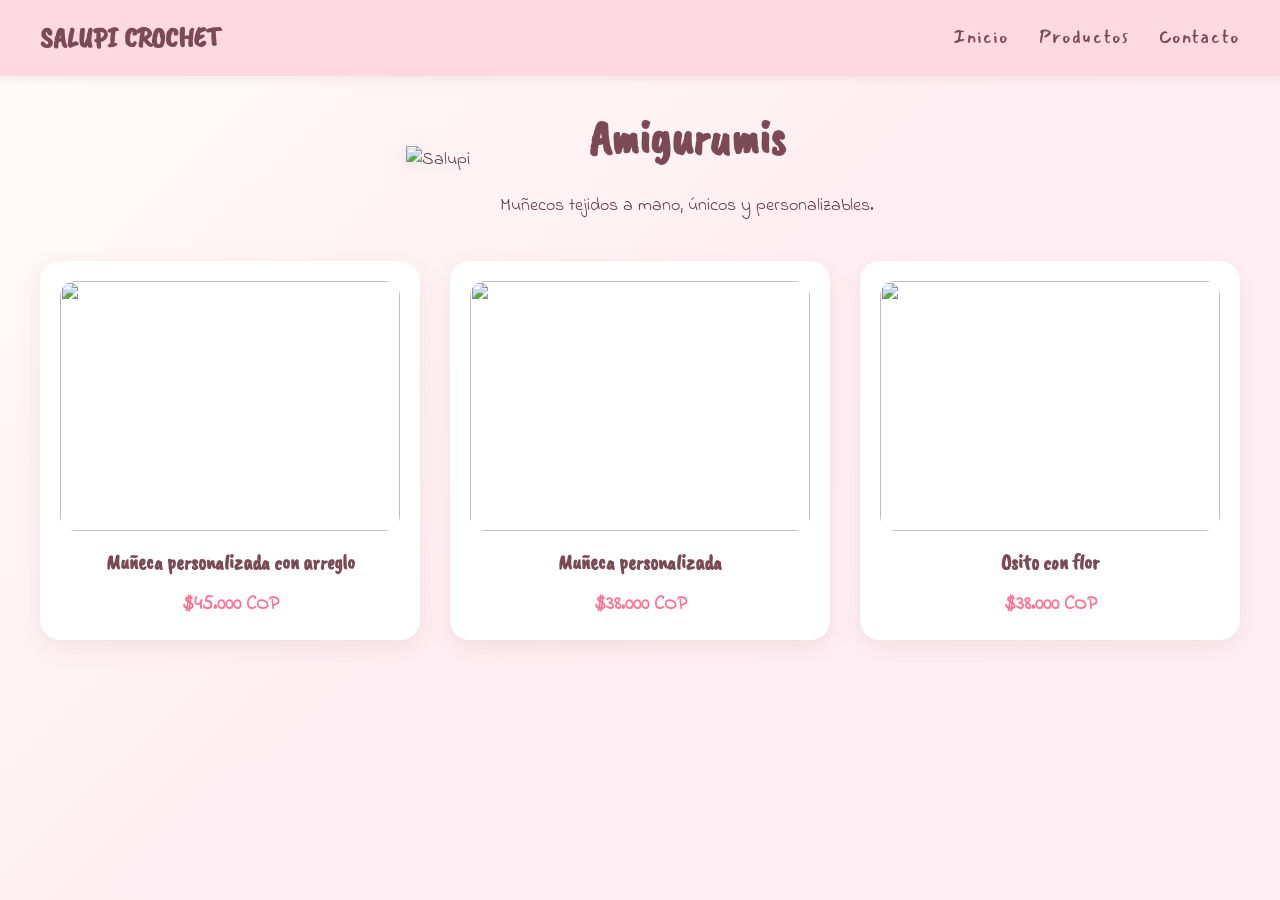
==== amigurumis.html @ fcb2f295 "Add files via upload" ====
<!DOCTYPE html>
<html lang="es">
<head>
  <meta charset="UTF-8">
  <meta name="viewport" content="width=device-width, initial-scale=1.0">
  <title>Amigurumis | Salupi Crochet</title>
  <link rel="stylesheet" href="styles.css">
  <link rel="preconnect" href="https://fonts.googleapis.com">
  <link rel="preconnect" href="https://fonts.gstatic.com" crossorigin>
  <link href="https://fonts.googleapis.com/css2?family=Caveat+Brush&family=Mansalva&family=Indie+Flower&display=swap" rel="stylesheet">
</head>
<body class="categoria">

<header>
  <nav class="navbar">
    <div class="logo">SALUPI CROCHET</div>
    <ul class="nav-links">
      <li><a href="index.html">Inicio</a></li>
      <li><a href="index.html#productos">Productos</a></li>
      <li><a href="index.html#contacto">Contacto</a></li>
    </ul>
  </nav>
</header>

<section class="catalogo">
  <div class="catalogo-header">
    <img src="images/salupi-productos.png" alt="Salupi" class="mascota">
    <div>
      <h1>Amigurumis</h1>
      <p>Muñecos tejidos a mano, únicos y personalizables.</p>
    </div>
  </div>

  <div class="catalogo-grid">

    <div class="item">
      <img src="images/WhatsApp Image 2026-01-09 at 7.14.49 PM.jpeg" alt="" width="250px">
      <h3>Muñeca personalizada con arreglo</h3>
      <p>$45.000 COP</p>
    </div>

    <div class="item">
      <img src="images/WhatsApp Image 2026-02-12 at 3.47.48 PM.jpeg" alt="" width="250px">
      <h3>Muñeca personalizada</h3>
      <p>$38.000 COP</p>
    </div>

    <div class="item">
      <img src="images/WhatsApp Image 2026-02-12 at 3.47.52 PM.jpeg" alt="" width="250px">
      <h3>Osito con flor</h3>
      <p>$38.000 COP</p>
    </div>

  </div>
</section>

</body>
</html>
---- styles.css ----
/* ===== RESET BÁSICO ===== */
* {
  margin: 0;
  padding: 0;
  box-sizing: border-box;
}

html {
  scroll-behavior: smooth;
}

body {
  font-family: 'Indie Flower', cursive;
  font-size: 18px;
  background-color: #fffaf9;
  color: #5a3d47;
  line-height: 1.6;
  overflow-x: hidden;
}

/* ===== TIPOGRAFÍA ===== */
h1, h2, h3 {
  font-family: 'Caveat Brush', cursive;
  color: #7a4b57;
}

.section-title {
  font-size: 2.5rem;
  text-align: center;
  margin-bottom: 20px;
}

/* ===== NAVBAR ===== */
header {
  position: fixed;
  top: 0;
  width: 100%;
  z-index: 1000;
  background: #ffd9e2;
  padding: 15px 30px;
  box-shadow: 0 2px 10px rgba(122, 75, 87, 0.1);
}

.navbar {
  display: flex;
  justify-content: space-between;
  align-items: center;
  max-width: 1200px;
  margin: 0 auto;
}

.logo {
  font-family: 'Caveat Brush', cursive;
  font-size: 1.8rem;
  color: #7a4b57;
  font-weight: bold;
  display: flex;
  align-items: center;
  gap: 10px;
}

.logo img {
  width: 50px;
  height: 50px;
  border-radius: 50%;
  object-fit: cover;
  border: 3px solid #ffb6c1;
  box-shadow: 0 2px 8px rgba(122, 75, 87, 0.2);
}

.nav-links {
  display: flex;
  list-style: none;
  gap: 30px;
}

.nav-links a {
  font-family: 'Mansalva', cursive;
  text-decoration: none;
  color: #7a4b57;
  font-size: 1.1rem;
  transition: color 0.3s;
  letter-spacing: 1px;
}

.nav-links a:hover {
  color: #ff6f91;
}

/* Espacio para navbar fija */
main {
  margin-top: 70px;
}

/* ===== MASCOTAS ===== */
.mascota {
  max-width: 200px;
  height: auto;
  filter: drop-shadow(0 4px 8px rgba(0,0,0,0.1));
}

.mascota-hero {
  max-width: 380px;
  animation: float 3s ease-in-out infinite;
}

.mascota-small {
  max-width: 180px;
  margin: 20px auto;
  display: block;
}

.mascota-productos {
  max-width: 350px;
  margin-right: 40px;
  flex-shrink: 0;
}

.mascota-historia {
  width: 100%;
  height: 100%;
  object-fit: contain;
}

.mascota-vendidos {
  max-width: 100px;
  margin-bottom: 10px;
}

.mascota-ofertas {
  max-width: 280px;
  margin: 0;
  animation: bounce 2s ease-in-out infinite;
  flex-shrink: 0;
}

.mascota-contacto {
  max-width: 260px;
  margin-bottom: 30px;
}

.mascota-footer {
  max-width: 200px;
  margin-bottom: 15px;
}

@keyframes float {
  0%, 100% { transform: translateY(0); }
  50% { transform: translateY(-15px); }
}

@keyframes bounce {
  0%, 100% { transform: translateY(0) scale(1); }
  50% { transform: translateY(-10px) scale(1.05); }
}

/* ===== BOTONES ===== */
.btn {
  display: inline-block;
  padding: 12px 30px;
  border-radius: 30px;
  text-decoration: none;
  font-family: 'Mansalva', cursive;
  font-size: 1.1rem;
  letter-spacing: 1px;
  transition: all 0.3s ease;
  cursor: pointer;
  border: none;
}

.btn-primary {
  background: #ff8fab;
  color: white;
  box-shadow: 0 4px 15px rgba(255, 143, 171, 0.4);
}

.btn-primary:hover {
  background: #ff6f91;
  transform: translateY(-3px);
  box-shadow: 0 6px 20px rgba(255, 111, 145, 0.5);
}

.btn-ver {
  background: #7a4b57;
  color: white;
  padding: 8px 20px;
  font-size: 1rem;
}

.btn-ver:hover {
  background: #5a3d47;
}

.btn-oferta {
  background: white;
  color: #ff6f91;
  font-weight: bold;
  padding: 15px 35px;
  font-size: 1.2rem;
}

.btn-oferta:hover {
  background: #fff0f5;
  transform: scale(1.05);
}

.btn-instagram {
  background: linear-gradient(45deg, #f09433, #e6683c, #dc2743, #cc2366, #bc1888);
  color: white;
  margin-top: 30px;
}

.btn-contacto {
  background: #ffd9e2;
  color: #7a4b57;
  margin: 10px;
  min-width: 140px;
  text-align: center;
}

.btn-contacto:hover {
  background: #ff8fab;
  color: white;
}

/* ===== HERO SECTION ===== */
.hero {
  min-height: calc(100vh - 70px);
  display: flex;
  flex-direction: column;
  justify-content: center;
  align-items: center;
  padding: 60px 20px;
  background: url('images/fondo-hero.png') center/cover no-repeat;
  position: relative;
  overflow: hidden;
}

.hero::after {
  content: '';
  position: absolute;
  top: 0;
  left: 0;
  right: 0;
  bottom: 0;
  background-image: 
    radial-gradient(circle, rgba(255, 182, 193, 0.5) 3px, transparent 3px),
    radial-gradient(circle, rgba(255, 218, 185, 0.4) 2px, transparent 2px);
  background-size: 80px 80px, 120px 120px;
  background-position: 0 0, 40px 40px;
  opacity: 0.3;
  pointer-events: none;
  z-index: 1;
}

.hero::before {
  content: '';
  position: absolute;
  top: 0;
  left: 0;
  right: 0;
  bottom: 0;
  background: rgba(255, 192, 203, 0.25);
  backdrop-filter: blur(3px);
  -webkit-backdrop-filter: blur(3px);
  z-index: 1;
}

.hero-content {
  display: flex;
  align-items: center;
  justify-content: center;
  gap: 60px;
  max-width: 1000px;
  z-index: 2;
  position: relative;
}

.hero-text {
  text-align: left;
}

.hero h1 {
  font-size: 4.5rem;
  color: #7a4b57;
  margin-bottom: 10px;
  line-height: 1.2;
}

.hero-subtitle {
  font-size: 1.8rem;
  color: #ff8fab;
  margin-bottom: 5px;
  font-family: 'Caveat Brush', cursive;
}

.hero-description {
  font-size: 1.3rem;
  color: #8a5d67;
  margin-bottom: 30px;
}

.hero-decorations {
  display: flex;
  gap: 30px;
  margin-top: 40px;
  font-size: 1.5rem;
  position: relative;
  z-index: 2;
}

.decoration {
  animation: float 2s ease-in-out infinite;
}

.decoration:nth-child(2) { animation-delay: 0.3s; }
.decoration:nth-child(3) { animation-delay: 0.6s; }
.decoration:nth-child(4) { animation-delay: 0.9s; }
.decoration:nth-child(5) { animation-delay: 1.2s; }

/* ===== BIENVENIDA ===== */
.bienvenida {
  padding: 40px 20px;
  text-align: center;
  background: white;
}

.bienvenida-texto {
  font-family: 'Caveat Brush', cursive;
  font-size: 2rem;
  color: #7a4b57;
  margin-bottom: 10px;
}

/* ===== PRODUCTOS ===== */
.productos {
  padding: 80px 20px;
  background: #fff0f5;
  text-align: center;
}

.productos-header {
  display: flex;
  flex-direction: column;
  align-items: center;
  margin-bottom: 40px;
}

.productos-content {
  display: flex;
  align-items: flex-start;
  justify-content: center;
  gap: 40px;
  max-width: 1200px;
  margin: 0 auto;
}

.productos-grid {
  display: grid;
  grid-template-columns: repeat(5, 1fr);
  gap: 20px;
  flex: 1;
  max-width: 900px;
}

.producto-card {
  background: white;
  border-radius: 15px;
  padding: 15px 10px;
  box-shadow: 0 4px 15px rgba(122, 75, 87, 0.1);
  transition: all 0.4s cubic-bezier(0.175, 0.885, 0.32, 1.275);
  transform-origin: center;
}

.producto-card:hover {
  transform: scale(1.4);
  box-shadow: 0 20px 40px rgba(122, 75, 87, 0.25);
  z-index: 100;
}

.producto-card a {
  text-decoration: none;
  color: inherit;
}

.producto-card img {
  width: 100%;
  height: 140px;
  object-fit: cover;
  border-radius: 12px;
  margin-bottom: 10px;
}

.producto-card h3 {
  font-size: 1.1rem;
  margin-bottom: 10px;
}

.productos-decorations {
  margin-top: 40px;
  font-size: 1.8rem;
  letter-spacing: 20px;
}

/* ===== HISTORIA ===== */
.historia {
  padding: 80px 20px;
  background: white;
  text-align: center;
}

.historia-content {
  display: flex;
  align-items: center;
  justify-content: center;
  gap: 60px;
  max-width: 1000px;
  margin: 0 auto;
}

.salupi-historia-container {
  flex-shrink: 0;
}

.salupi-historia-container {
  width: 280px;
  height: 350px;
  display: flex;
  align-items: center;
  justify-content: center;
  flex-shrink: 0;
}

.salupi-historia-container img {
  width: 100%;
  height: 100%;
  object-fit: contain;
  transition: all 0.4s cubic-bezier(0.175, 0.885, 0.32, 1.275);
}

.timeline {
  flex: 1;
  max-width: 600px;
  position: relative;
  margin: 40px auto;
}

.timeline-line {
  position: absolute;
  top: 50%;
  left: 0;
  right: 0;
  height: 4px;
  background: linear-gradient(90deg, #ffd9e2, #ff8fab, #ffd9e2);
  border-radius: 2px;
  transform: translateY(-50%);
}

.timeline-items {
  display: flex;
  justify-content: space-between;
  position: relative;
  z-index: 1;
}

.timeline-item {
  display: flex;
  flex-direction: column;
  align-items: center;
  background: white;
  padding: 10px;
}

.timeline-icon {
  font-size: 2rem;
  margin-bottom: 10px;
  background: white;
  width: 50px;
  height: 50px;
  display: flex;
  align-items: center;
  justify-content: center;
  border-radius: 50%;
  box-shadow: 0 4px 15px rgba(122, 75, 87, 0.1);
  border: 3px solid #ffd9e2;
}

.timeline-item h4 {
  font-family: 'Indie Flower', cursive;
  font-size: 1rem;
  color: #7a4b57;
}

.timeline-item {
  cursor: pointer;
  transition: all 0.3s ease;
  border-radius: 15px;
}

.timeline-item:hover {
  background: #fff0f5;
  transform: scale(1.1);
  box-shadow: 0 8px 25px rgba(255, 143, 171, 0.3);
}

.timeline-item:hover .timeline-icon {
  border-color: #ff8fab;
  background: #ffeef3;
  transform: scale(1.15);
}

.timeline-icon {
  transition: all 0.3s ease;
}

.historia-texto {
  max-width: 600px;
  margin: 40px auto 0;
  font-size: 1.1rem;
  color: #6a4d57;
}

/* ===== MÁS VENDIDOS ===== */
.mas-vendidos {
  padding: 80px 20px;
  background: linear-gradient(135deg, #ffeef3 0%, #ffd9e2 100%);
  text-align: center;
}

.vendidos-header {
  display: flex;
  flex-direction: column;
  align-items: center;
  margin-bottom: 40px;
}

.vendidos-grid {
  display: grid;
  grid-template-columns: repeat(auto-fit, minmax(250px, 1fr));
  gap: 30px;
  max-width: 900px;
  margin: 0 auto;
}

.vendido-card {
  background: white;
  border-radius: 20px;
  padding: 20px;
  box-shadow: 0 8px 25px rgba(122, 75, 87, 0.1);
  position: relative;
  transition: transform 0.3s;
}

.vendido-card:hover {
  transform: scale(1.03);
}

.vendido-badge {
  position: absolute;
  top: -10px;
  left: 50%;
  transform: translateX(-50%);
  background: #ff6f91;
  color: white;
  font-family: 'Caveat Brush', cursive;
  font-size: 1.5rem;
  padding: 5px 20px;
  border-radius: 20px;
  box-shadow: 0 4px 10px rgba(255, 111, 145, 0.3);
}

.vendido-card img {
  width: 100%;
  height: 200px;
  object-fit: cover;
  border-radius: 15px;
  margin-top: 20px;
  margin-bottom: 15px;
}

.vendido-card h4 {
  font-family: 'Indie Flower', cursive;
  font-size: 1.2rem;
  color: #5a3d47;
}

/* ===== OFERTAS ===== */
.ofertas {
  padding: 80px 20px;
  background: #ff8fab;
  text-align: center;
}

.ofertas-content {
  display: flex;
  justify-content: center;
  align-items: center;
}

.oferta-banner {
  background: white;
  padding: 30px 50px;
  border-radius: 30px;
  box-shadow: 0 10px 40px rgba(0,0,0,0.1);
  display: flex;
  align-items: center;
  gap: 40px;
  max-width: 900px;
}

.oferta-texto {
  text-align: left;
}

.oferta-ribbons {
  display: flex;
  align-items: center;
  gap: 15px;
  margin-bottom: 10px;
}

.oferta-ribbon {
  font-size: 2rem;
}

.oferta-titulo {
  font-size: 2.5rem;
  color: #ff6f91;
  margin: 0;
}

.oferta-descripcion {
  font-size: 1.2rem;
  color: #7a4b57;
  margin: 15px 0;
  text-align: center;
}

.btn-oferta {
  display: block;
  margin: 20px auto 0;
  text-align: center;
}

/* ===== GALERÍA ===== */
.galeria {
  padding: 80px 20px;
  background: white;
  text-align: center;
}

.galeria-grid {
  display: grid;
  grid-template-columns: repeat(auto-fit, minmax(180px, 1fr));
  gap: 15px;
  max-width: 1000px;
  margin: 40px auto;
}

.galeria-grid img {
  width: 100%;
  height: 180px;
  object-fit: cover;
  border-radius: 15px;
  transition: transform 0.3s;
  cursor: pointer;
}

.galeria-grid img:hover {
  transform: scale(1.05);
}

/* ===== CONTACTO ===== */
.contacto {
  padding: 80px 20px;
  background: linear-gradient(135deg, #fffaf9 0%, #ffeef3 100%);
  text-align: center;
}

.contacto-content {
  display: flex;
  flex-direction: column;
  align-items: center;
}

.contacto-botones {
  display: flex;
  flex-wrap: wrap;
  justify-content: center;
  gap: 15px;
  margin-top: 30px;
}

/* ===== FOOTER ===== */
.footer {
  background: #7a4b57;
  color: white;
  padding: 40px 20px;
  text-align: center;
}

.footer-content {
  display: flex;
  flex-direction: column;
  align-items: center;
}

.footer h3 {
  color: white;
  font-size: 1.5rem;
  margin-bottom: 5px;
}

.footer p {
  color: #ffd9e2;
  font-size: 1.1rem;
}

/* ===== CATEGORÍAS DE PRODUCTOS ===== */
.catalogo {
  padding: 100px 20px 60px;
  background: linear-gradient(135deg, #fffaf9 0%, #ffeef3 50%, #fff0f5 100%);
  min-height: 100vh;
  text-align: center;
}

.catalogo h1 {
  font-size: 3rem;
  color: #7a4b57;
  margin-bottom: 15px;
}

.catalogo > p {
  font-size: 1.3rem;
  color: #8a5d67;
  margin-bottom: 40px;
}

.catalogo-header {
  display: flex;
  align-items: center;
  justify-content: center;
  gap: 30px;
  margin-bottom: 40px;
}

.catalogo-header img {
  max-width: 200px;
}

.catalogo-grid {
  display: grid;
  grid-template-columns: repeat(auto-fit, minmax(280px, 1fr));
  gap: 30px;
  max-width: 1200px;
  margin: 0 auto;
}

.item {
  background: white;
  border-radius: 20px;
  padding: 20px;
  box-shadow: 0 8px 25px rgba(122, 75, 87, 0.1);
  transition: all 0.4s cubic-bezier(0.175, 0.885, 0.32, 1.275);
  transform-origin: center;
}

.item:hover {
  transform: scale(1.05);
  box-shadow: 0 15px 35px rgba(122, 75, 87, 0.2);
}

.item img {
  width: 100%;
  height: 250px;
  object-fit: cover;
  border-radius: 15px;
  margin-bottom: 15px;
}

.item h3 {
  font-size: 1.3rem;
  color: #7a4b57;
  margin-bottom: 10px;
}

.item p {
  font-size: 1.2rem;
  color: #ff6f91;
  font-weight: bold;
}

/* ===== RESPONSIVE ===== */
@media (max-width: 768px) {
  .navbar {
    flex-direction: column;
    gap: 10px;
  }
  
  .nav-links {
    gap: 15px;
    flex-wrap: wrap;
    justify-content: center;
  }
  
  .hero-content {
    flex-direction: column-reverse;
    text-align: center;
    gap: 30px;
  }
  
  .hero-text {
    text-align: center;
  }
  
  .hero h1 {
    font-size: 2.5rem;
  }
  
  .mascota-hero {
    max-width: 200px;
  }
  
  .productos-grid {
    grid-template-columns: repeat(2, 1fr);
  }
  
  .timeline-items {
    flex-wrap: wrap;
    gap: 20px;
  }
  
  .timeline-line {
    display: none;
  }
  
  .vendidos-grid {
    grid-template-columns: 1fr;
  }
  
  .oferta-banner {
    padding: 30px 25px;
  }
  
  .oferta-titulo {
    font-size: 2rem;
  }
  
  .contacto-botones {
    flex-direction: column;
    align-items: center;
  }
  
  .historia-content {
    flex-direction: column-reverse;
    gap: 30px;
  }
  
  .salupi-historia-container {
    width: 220px;
    height: 280px;
  }
  
  .timeline {
    max-width: 100%;
  }
  
  .timeline-items {
    flex-wrap: wrap;
    gap: 20px;
    justify-content: center;
  }
  
  .timeline-line {
    display: none;
  }
}

@media (max-width: 480px) {
  .productos-grid {
    grid-template-columns: 1fr;
  }
  
  .galeria-grid {
    grid-template-columns: repeat(2, 1fr);
  }
}

/* ===== BURBUJA WHATSAPP ===== */
.whatsapp-bubble {
  position: fixed;
  bottom: 30px;
  right: 30px;
  width: 60px;
  height: 60px;
  background: linear-gradient(135deg, #25d366 0%, #128c7e 100%);
  border-radius: 50%;
  display: flex;
  align-items: center;
  justify-content: center;
  box-shadow: 0 4px 20px rgba(37, 211, 102, 0.4);
  z-index: 1000;
  transition: all 0.3s ease;
  animation: whatsapp-pulse 2s ease-in-out infinite;
}

.whatsapp-bubble:hover {
  transform: scale(1.1);
  box-shadow: 0 6px 30px rgba(37, 211, 102, 0.6);
}

.whatsapp-bubble svg {
  width: 32px;
  height: 32px;
  color: white;
}

.whatsapp-tooltip {
  position: absolute;
  bottom: 70px;
  right: 0;
  background: #333;
  color: white;
  padding: 8px 12px;
  border-radius: 8px;
  font-size: 0.9rem;
  white-space: nowrap;
  opacity: 0;
  visibility: hidden;
  transition: all 0.3s ease;
}

.whatsapp-bubble:hover .whatsapp-tooltip {
  opacity: 1;
  visibility: visible;
  transform: translateY(-5px);
}

@keyframes whatsapp-pulse {
  0%, 100% {
    box-shadow: 0 4px 20px rgba(37, 211, 102, 0.4);
  }
  50% {
    box-shadow: 0 4px 30px rgba(37, 211, 102, 0.7);
  }
}

@media (max-width: 768px) {
  .whatsapp-bubble {
    width: 55px;
    height: 55px;
    bottom: 20px;
    right: 20px;
  }
  
  .whatsapp-bubble svg {
    width: 28px;
    height: 28px;
  }
}
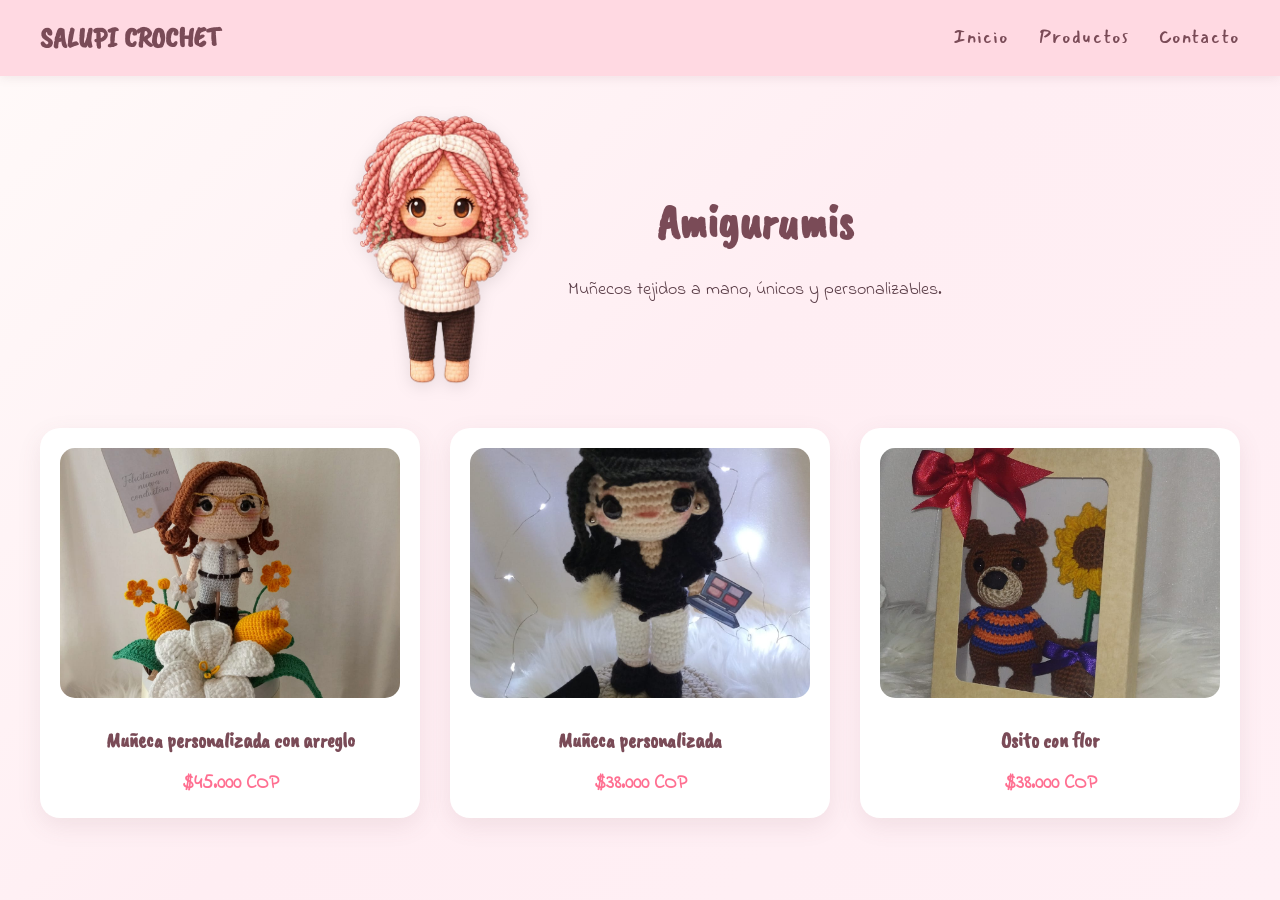
==== commit ceaf7905: "Add files via upload" ====
--- a/amigurumis.html
+++ b/amigurumis.html
@@ -24,7 +24,7 @@
 
 <section class="catalogo">
   <div class="catalogo-header">
-    <img src="images/salupi-productos.png" alt="Salupi" class="mascota">
+    <img src="salupi-productos.png" alt="Salupi" class="mascota">
     <div>
       <h1>Amigurumis</h1>
       <p>Muñecos tejidos a mano, únicos y personalizables.</p>
@@ -34,19 +34,19 @@
   <div class="catalogo-grid">
 
     <div class="item">
-      <img src="images/WhatsApp Image 2026-01-09 at 7.14.49 PM.jpeg" alt="" width="250px">
+      <img src="WhatsApp Image 2026-01-09 at 7.14.49 PM.jpeg" alt="" width="250px">
       <h3>Muñeca personalizada con arreglo</h3>
       <p>$45.000 COP</p>
     </div>
 
     <div class="item">
-      <img src="images/WhatsApp Image 2026-02-12 at 3.47.48 PM.jpeg" alt="" width="250px">
+      <img src="WhatsApp Image 2026-02-12 at 3.47.48 PM.jpeg" alt="" width="250px">
       <h3>Muñeca personalizada</h3>
       <p>$38.000 COP</p>
     </div>
 
     <div class="item">
-      <img src="images/WhatsApp Image 2026-02-12 at 3.47.52 PM.jpeg" alt="" width="250px">
+      <img src="WhatsApp Image 2026-02-12 at 3.47.52 PM.jpeg" alt="" width="250px">
       <h3>Osito con flor</h3>
       <p>$38.000 COP</p>
     </div>
--- a/styles.css
+++ b/styles.css
@@ -231,7 +231,7 @@
   justify-content: center;
   align-items: center;
   padding: 60px 20px;
-  background: url('images/fondo-hero.png') center/cover no-repeat;
+  background: url('fondo-hero.png') center/cover no-repeat;
   position: relative;
   overflow: hidden;
 }
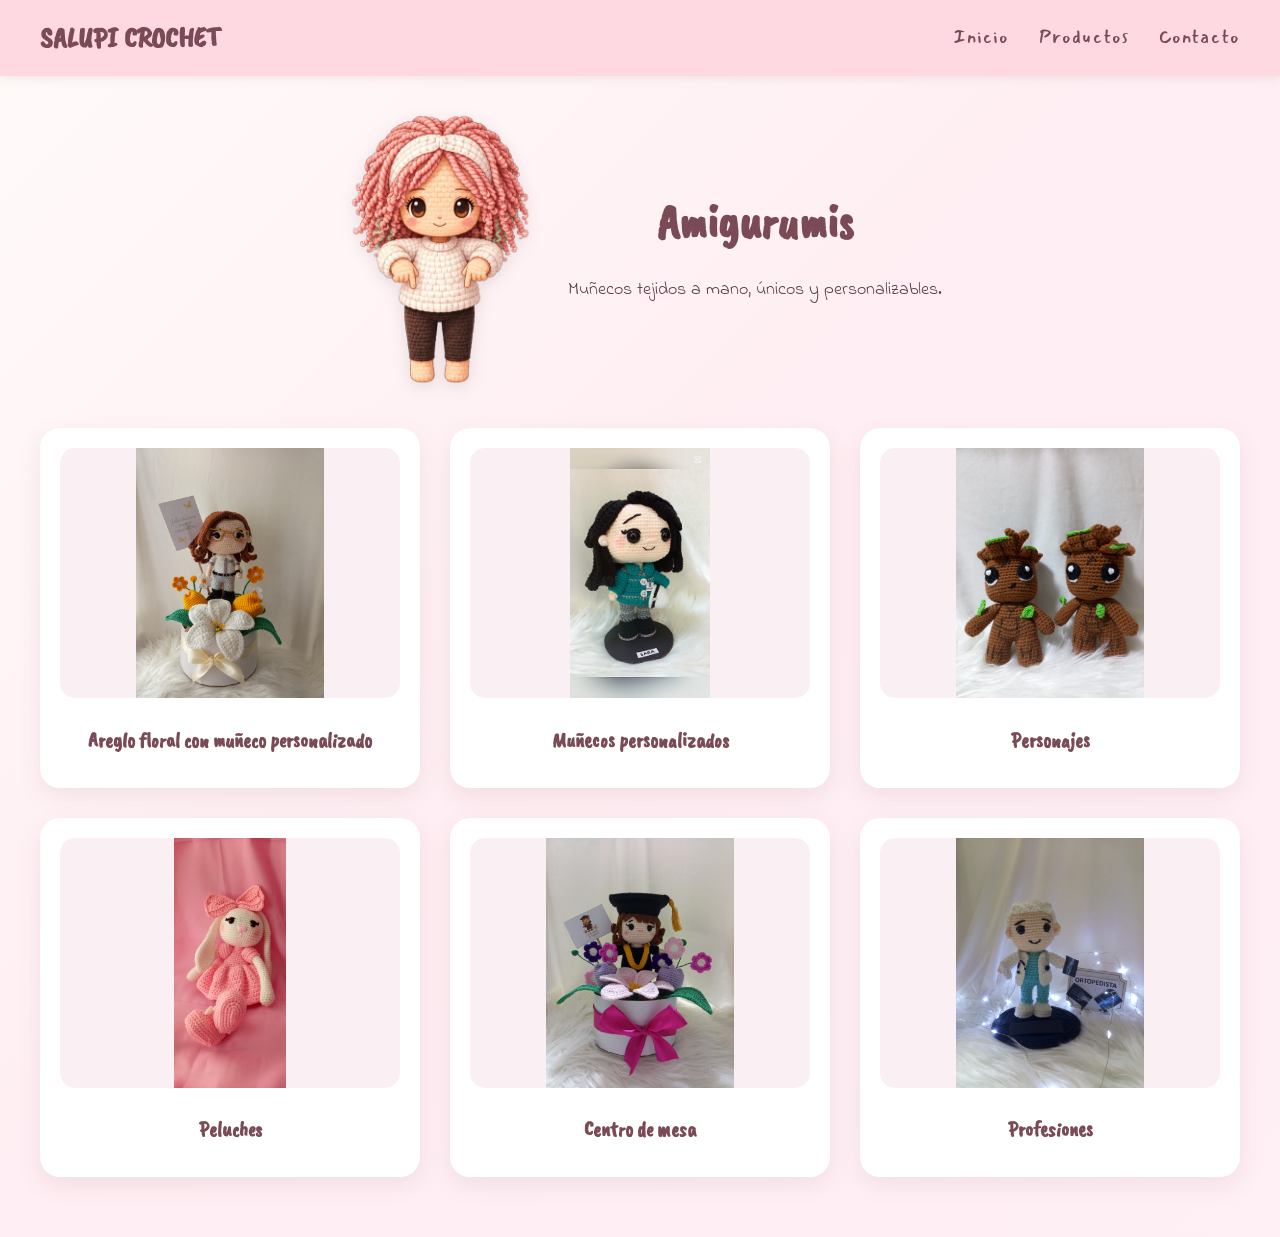
==== commit 1a774903: "Add files via upload" ====
--- a/amigurumis.html
+++ b/amigurumis.html
@@ -34,22 +34,36 @@
   <div class="catalogo-grid">
 
     <div class="item">
-      <img src="WhatsApp Image 2026-01-09 at 7.14.49 PM.jpeg" alt="" width="250px">
-      <h3>Muñeca personalizada con arreglo</h3>
-      <p>$45.000 COP</p>
+      <img src="WhatsApp Image 2026-01-09 at 7.14.49 PM.jpeg" alt="">
+      <h3>Areglo floral con muñeco personalizado</h3>
     </div>
 
     <div class="item">
-      <img src="WhatsApp Image 2026-02-12 at 3.47.48 PM.jpeg" alt="" width="250px">
-      <h3>Muñeca personalizada</h3>
-      <p>$38.000 COP</p>
+      <img src="medico.jpeg" alt="">
+      <h3>Muñecos personalizados</h3>
     </div>
 
     <div class="item">
-      <img src="WhatsApp Image 2026-02-12 at 3.47.52 PM.jpeg" alt="" width="250px">
-      <h3>Osito con flor</h3>
-      <p>$38.000 COP</p>
+      <img src="WhatsApp Image 2026-05-31 at 10.42.06 PM.jpeg" alt="">
+      <h3>Personajes</h3>
     </div>
+
+    <div class="item">
+      <img src="WhatsApp Image 2026-05-31 at 10.42.12 PM.jpeg" alt="">
+      <h3>Peluches</h3>
+    </div>
+
+    <div class="item">
+      <img src="WhatsApp Image 2026-05-31 at 10.42.17 PM.jpeg" alt="">
+      <h3>Centro de mesa</h3>
+    </div>
+
+    <div class="item">
+      <img src="WhatsApp Image 2026-05-31 at 10.42.15 PM.jpeg" alt="">
+      <h3>Profesiones</h3>
+    </div>
+
+
 
   </div>
 </section>
--- a/styles.css
+++ b/styles.css
@@ -572,7 +572,8 @@
 .vendido-card img {
   width: 100%;
   height: 200px;
-  object-fit: cover;
+  object-fit: contain;
+  background: #faf0f3;
   border-radius: 15px;
   margin-top: 20px;
   margin-bottom: 15px;
@@ -773,9 +774,10 @@
 .item img {
   width: 100%;
   height: 250px;
-  object-fit: cover;
+  object-fit: contain;
   border-radius: 15px;
   margin-bottom: 15px;
+  background: #faf0f3;
 }
 
 .item h3 {
@@ -874,6 +876,43 @@
   .timeline-line {
     display: none;
   }
+  
+  .productos-content {
+    flex-direction: column;
+    align-items: center;
+  }
+  
+  .mascota-productos {
+    max-width: 200px;
+    margin-right: 0;
+    margin-bottom: 20px;
+  }
+  
+  .oferta-banner {
+    flex-direction: column;
+    gap: 20px;
+    padding: 25px 20px;
+  }
+  
+  .oferta-texto {
+    text-align: center;
+  }
+  
+  .oferta-ribbons {
+    justify-content: center;
+  }
+  
+  .mascota-ofertas {
+    max-width: 180px;
+  }
+  
+  .bienvenida-texto {
+    font-size: 1.5rem;
+  }
+  
+  .mascota-small {
+    max-width: 150px;
+  }
 }
 
 @media (max-width: 480px) {
@@ -883,6 +922,118 @@
   
   .galeria-grid {
     grid-template-columns: repeat(2, 1fr);
+    gap: 10px;
+  }
+  
+  .galeria-grid img {
+    height: 140px;
+  }
+  
+  .hero h1 {
+    font-size: 2rem;
+  }
+  
+  .hero-subtitle {
+    font-size: 1.3rem;
+  }
+  
+  .section-title {
+    font-size: 2rem;
+  }
+  
+  .oferta-titulo {
+    font-size: 1.8rem;
+  }
+  
+  .timeline-icon {
+    width: 45px;
+    height: 45px;
+    font-size: 1.5rem;
+  }
+  
+  .timeline-icon img {
+    height: 45px !important;
+    width: auto;
+  }
+  
+  .timeline-item h4 {
+    font-size: 0.9rem;
+  }
+  
+  .btn {
+    padding: 12px 25px;
+    font-size: 1rem;
+  }
+  
+  .vendido-card img {
+    height: 180px;
+    object-fit: contain;
+    background: #faf0f3;
+  }
+  
+  .mascota-vendidos {
+    max-width: 80px;
+  }
+  
+  .logo {
+    font-size: 1.3rem;
+  }
+  
+  .logo img {
+    width: 40px;
+    height: 40px;
+  }
+  
+  .whatsapp-bubble {
+    width: 50px;
+    height: 50px;
+    bottom: 20px;
+    right: 20px;
+  }
+  
+  .whatsapp-bubble svg {
+    width: 26px;
+    height: 26px;
+  }
+  
+  .whatsapp-tooltip {
+    font-size: 0.8rem;
+    padding: 6px 10px;
+    bottom: 60px;
+  }
+  
+  .hero-decorations {
+    gap: 15px;
+    margin-top: 30px;
+  }
+  
+  .hero-decorations .decoration img {
+    height: 45px !important;
+    width: auto;
+  }
+  
+  .footer-content {
+    gap: 10px;
+  }
+  
+  .mascota-footer {
+    max-width: 100px;
+  }
+  
+  .hero {
+    padding: 40px 15px;
+  }
+  
+  .hero-description {
+    font-size: 1rem;
+  }
+  
+  .productos-decorations {
+    gap: 10px;
+  }
+  
+  .productos-decorations .decoration img {
+    height: 35px !important;
   }
 }
 
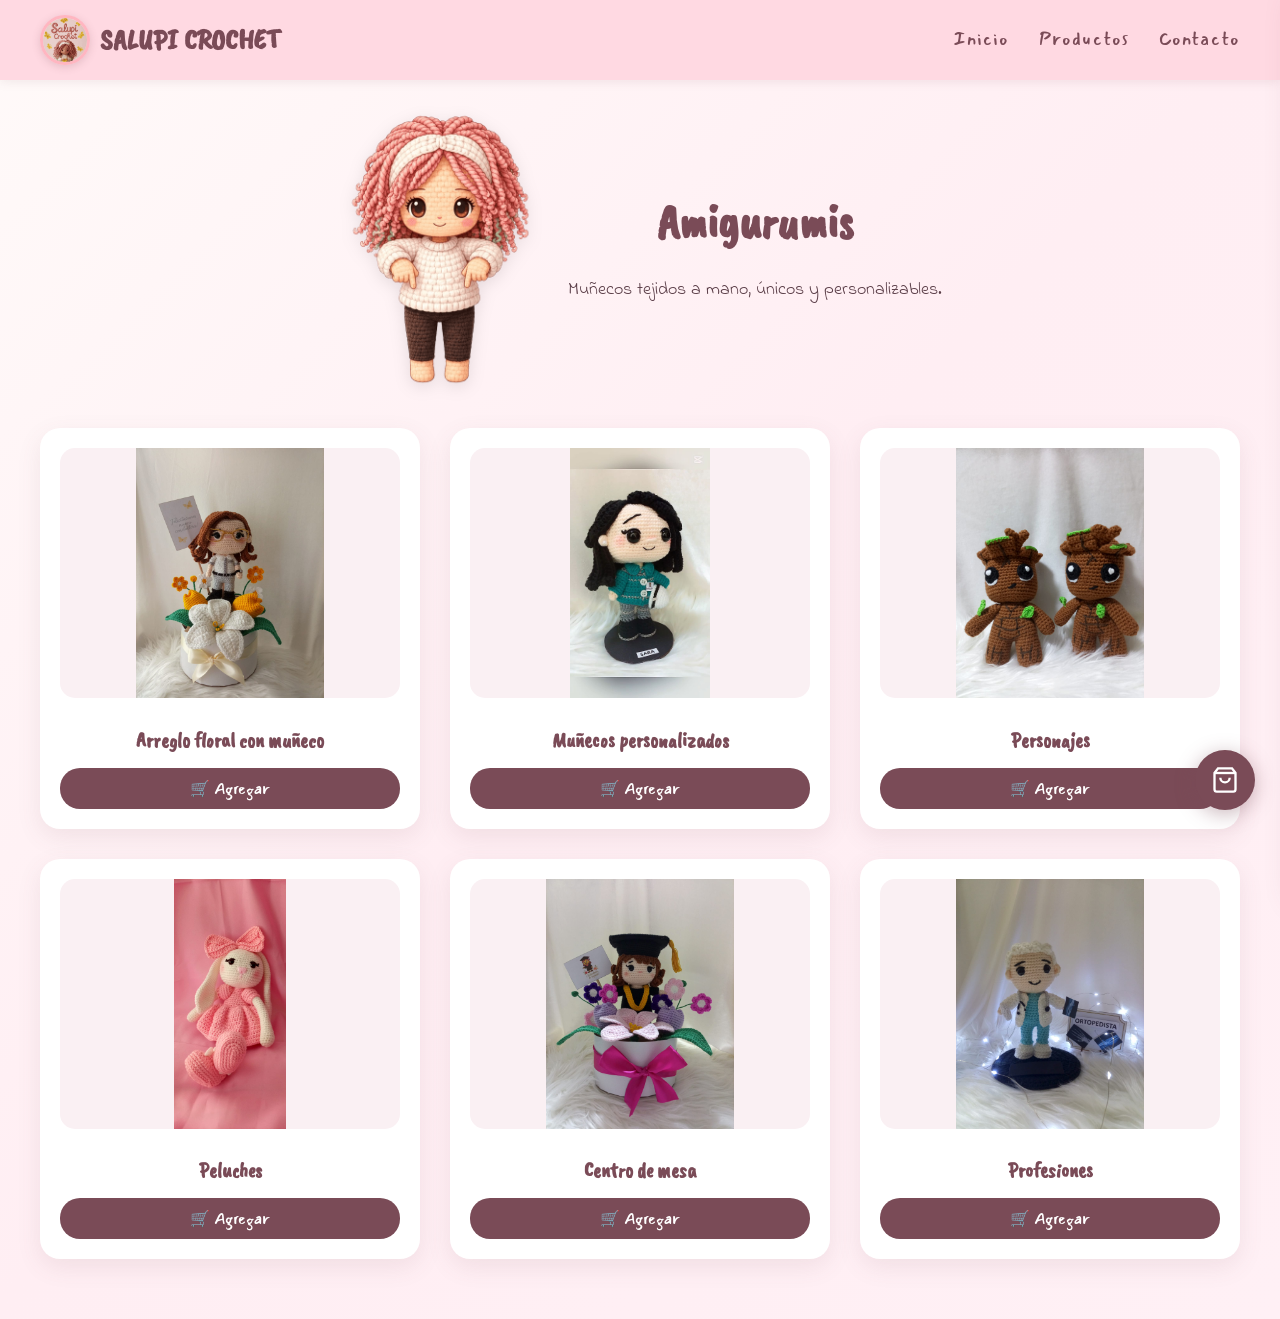
==== commit 2746958e: "Add files via upload" ====
--- a/amigurumis.html
+++ b/amigurumis.html
@@ -4,6 +4,11 @@
   <meta charset="UTF-8">
   <meta name="viewport" content="width=device-width, initial-scale=1.0">
   <title>Amigurumis | Salupi Crochet</title>
+  <meta name="description" content="Amigurumis tejidos a mano por Salupi Crochet. Muñecos personalizados, personajes y peluches únicos.">
+  <meta property="og:title" content="Amigurumis | Salupi Crochet">
+  <meta property="og:description" content="Muñecos tejidos a mano, únicos y personalizables.">
+  <meta property="og:image" content="salupi-hero.png">
+  <link rel="icon" href="salupi-favicon.png" type="image/png">
   <link rel="stylesheet" href="styles.css">
   <link rel="preconnect" href="https://fonts.googleapis.com">
   <link rel="preconnect" href="https://fonts.gstatic.com" crossorigin>
@@ -13,8 +18,11 @@
 
 <header>
   <nav class="navbar">
-    <div class="logo">SALUPI CROCHET</div>
-    <ul class="nav-links">
+    <div class="logo"><img src="salupi-logo.png" alt="Salupi Crochet" height="50">SALUPI CROCHET</div>
+    <button class="hamburger" id="hamburger" aria-label="Abrir menú" aria-expanded="false">
+      <span></span><span></span><span></span>
+    </button>
+    <ul class="nav-links" id="nav-links">
       <li><a href="index.html">Inicio</a></li>
       <li><a href="index.html#productos">Productos</a></li>
       <li><a href="index.html#contacto">Contacto</a></li>
@@ -34,33 +42,39 @@
   <div class="catalogo-grid">
 
     <div class="item">
-      <img src="WhatsApp Image 2026-01-09 at 7.14.49 PM.jpeg" alt="">
-      <h3>Areglo floral con muñeco personalizado</h3>
+      <img src="amigurumi-arreglo-floral.jpeg" alt="Arreglo floral con muñeco personalizado en crochet" loading="lazy">
+      <h3>Arreglo floral con muñeco</h3>
+      <button class="btn-agregar" data-nombre="Arreglo floral con muñeco" data-imagen="amigurumi-arreglo-floral.jpeg">🛒 Agregar</button>
     </div>
 
     <div class="item">
-      <img src="medico.jpeg" alt="">
+      <img src="amigurumi-medico.jpeg" alt="Muñecos personalizados en crochet" loading="lazy">
       <h3>Muñecos personalizados</h3>
+      <button class="btn-agregar" data-nombre="Muñecos personalizados" data-imagen="amigurumi-medico.jpeg">🛒 Agregar</button>
     </div>
 
     <div class="item">
-      <img src="WhatsApp Image 2026-05-31 at 10.42.06 PM.jpeg" alt="">
+      <img src="amigurumi-personajes.jpeg" alt="Personajes tejidos en crochet" loading="lazy">
       <h3>Personajes</h3>
+      <button class="btn-agregar" data-nombre="Personajes" data-imagen="amigurumi-personajes.jpeg">🛒 Agregar</button>
     </div>
 
     <div class="item">
-      <img src="WhatsApp Image 2026-05-31 at 10.42.12 PM.jpeg" alt="">
+      <img src="amigurumi-peluches.jpeg" alt="Peluches tejidos en crochet" loading="lazy">
       <h3>Peluches</h3>
+      <button class="btn-agregar" data-nombre="Peluches" data-imagen="amigurumi-peluches.jpeg">🛒 Agregar</button>
     </div>
 
     <div class="item">
-      <img src="WhatsApp Image 2026-05-31 at 10.42.17 PM.jpeg" alt="">
+      <img src="amigurumi-centro-mesa.jpeg" alt="Centro de mesa en crochet" loading="lazy">
       <h3>Centro de mesa</h3>
+      <button class="btn-agregar" data-nombre="Centro de mesa" data-imagen="amigurumi-centro-mesa.jpeg">🛒 Agregar</button>
     </div>
 
     <div class="item">
-      <img src="WhatsApp Image 2026-05-31 at 10.42.15 PM.jpeg" alt="">
+      <img src="amigurumi-profesiones.jpeg" alt="Amigurumis de profesiones en crochet" loading="lazy">
       <h3>Profesiones</h3>
+      <button class="btn-agregar" data-nombre="Profesiones" data-imagen="amigurumi-profesiones.jpeg">🛒 Agregar</button>
     </div>
 
 
@@ -68,5 +82,80 @@
   </div>
 </section>
 
+<!-- CARRITO FLOTANTE -->
+<button class="carrito-bubble" id="carrito-bubble" aria-label="Ver carrito">
+  <svg viewBox="0 0 24 24" fill="none" stroke="currentColor" stroke-width="2">
+    <path d="M6 2L3 6v14a2 2 0 002 2h14a2 2 0 002-2V6l-3-4z"/>
+    <line x1="3" y1="6" x2="21" y2="6"/>
+    <path d="M16 10a4 4 0 01-8 0"/>
+  </svg>
+  <span class="carrito-count" id="carrito-count">0</span>
+</button>
+<div class="carrito-panel" id="carrito-panel" aria-hidden="true">
+  <div class="carrito-header">
+    <h3>🧶 Tu carrito</h3>
+    <button class="carrito-close" id="carrito-close" aria-label="Cerrar carrito">&times;</button>
+  </div>
+  <div class="carrito-items" id="carrito-items">
+    <p class="carrito-vacio">Tu carrito está vacío</p>
+  </div>
+  <div class="carrito-footer">
+    <button class="btn btn-vaciar" id="btn-vaciar">Vaciar carrito</button>
+    <a href="#" class="btn btn-whatsapp-carrito" id="btn-whatsapp-carrito" target="_blank" rel="noopener">Enviar pedido por WhatsApp</a>
+  </div>
+</div>
+<div class="carrito-overlay" id="carrito-overlay"></div>
+
+<script>
+  const hamburger = document.getElementById('hamburger');
+  const navLinks = document.getElementById('nav-links');
+  hamburger.addEventListener('click', function() {
+    const isOpen = navLinks.classList.toggle('nav-open');
+    hamburger.classList.toggle('is-active', isOpen);
+    hamburger.setAttribute('aria-expanded', isOpen);
+  });
+  navLinks.querySelectorAll('a').forEach(link => {
+    link.addEventListener('click', () => {
+      navLinks.classList.remove('nav-open');
+      hamburger.classList.remove('is-active');
+      hamburger.setAttribute('aria-expanded', 'false');
+    });
+  });
+</script>
+<script>
+  const WA_NUMBER = '573052782134';
+  function getCarrito() { return JSON.parse(localStorage.getItem('salupi_carrito') || '[]'); }
+  function saveCarrito(c) { localStorage.setItem('salupi_carrito', JSON.stringify(c)); }
+  function agregarAlCarrito(nombre, imagen) {
+    const carrito = getCarrito();
+    const idx = carrito.findIndex(i => i.nombre === nombre);
+    if (idx >= 0) { carrito[idx].cantidad++; } else { carrito.push({ nombre, imagen, cantidad: 1 }); }
+    saveCarrito(carrito); renderCarrito(); mostrarNotificacion('¡Agregado al carrito!');
+  }
+  function renderCarrito() {
+    const carrito = getCarrito();
+    const container = document.getElementById('carrito-items');
+    const countEl = document.getElementById('carrito-count');
+    const total = carrito.reduce((s, i) => s + i.cantidad, 0);
+    countEl.textContent = total;
+    countEl.style.display = total > 0 ? 'flex' : 'none';
+    if (carrito.length === 0) { container.innerHTML = '<p class="carrito-vacio">Tu carrito está vacío</p>'; return; }
+    container.innerHTML = carrito.map((item, idx) => `<div class="carrito-item"><img src="${item.imagen}" alt="${item.nombre}"><div class="carrito-item-info"><p>${item.nombre}</p><div class="carrito-qty"><button onclick="cambiarCantidad(${idx},-1)">−</button><span>${item.cantidad}</span><button onclick="cambiarCantidad(${idx},1)">+</button></div></div><button class="carrito-item-del" onclick="eliminarItem(${idx})">×</button></div>`).join('');
+    const msg = carrito.map(i => `• ${i.nombre} x${i.cantidad}`).join('%0A');
+    document.getElementById('btn-whatsapp-carrito').href = `https://wa.me/${WA_NUMBER}?text=Hola%20Salupi!%20Quiero%20hacer%20este%20pedido:%0A${msg}`;
+  }
+  function cambiarCantidad(idx, delta) { const c = getCarrito(); c[idx].cantidad += delta; if (c[idx].cantidad <= 0) c.splice(idx,1); saveCarrito(c); renderCarrito(); }
+  function eliminarItem(idx) { const c = getCarrito(); c.splice(idx,1); saveCarrito(c); renderCarrito(); }
+  function mostrarNotificacion(msg) { const n = document.createElement('div'); n.className = 'carrito-notif'; n.textContent = msg; document.body.appendChild(n); setTimeout(() => n.classList.add('visible'), 10); setTimeout(() => { n.classList.remove('visible'); setTimeout(() => n.remove(), 300); }, 2000); }
+  document.addEventListener('DOMContentLoaded', function() {
+    renderCarrito();
+    document.getElementById('carrito-bubble').addEventListener('click', () => { document.getElementById('carrito-panel').classList.add('open'); document.getElementById('carrito-overlay').classList.add('visible'); });
+    function cerrarCarrito() { document.getElementById('carrito-panel').classList.remove('open'); document.getElementById('carrito-overlay').classList.remove('visible'); }
+    document.getElementById('carrito-close').addEventListener('click', cerrarCarrito);
+    document.getElementById('carrito-overlay').addEventListener('click', cerrarCarrito);
+    document.getElementById('btn-vaciar').addEventListener('click', () => { saveCarrito([]); renderCarrito(); });
+    document.querySelectorAll('.btn-agregar').forEach(btn => { btn.addEventListener('click', function(e) { e.preventDefault(); agregarAlCarrito(this.dataset.nombre, this.dataset.imagen); }); });
+  });
+</script>
 </body>
 </html>
--- a/styles.css
+++ b/styles.css
@@ -28,6 +28,43 @@
   font-size: 2.5rem;
   text-align: center;
   margin-bottom: 20px;
+}
+
+/* ===== HAMBURGER BUTTON ===== */
+.hamburger {
+  display: none;
+  flex-direction: column;
+  justify-content: space-between;
+  width: 30px;
+  height: 22px;
+  background: none;
+  border: none;
+  cursor: pointer;
+  padding: 0;
+  z-index: 1100;
+}
+
+.hamburger span {
+  display: block;
+  width: 100%;
+  height: 3px;
+  background: #7a4b57;
+  border-radius: 3px;
+  transition: all 0.3s ease;
+  transform-origin: center;
+}
+
+.hamburger.is-active span:nth-child(1) {
+  transform: translateY(9.5px) rotate(45deg);
+}
+
+.hamburger.is-active span:nth-child(2) {
+  opacity: 0;
+  transform: scaleX(0);
+}
+
+.hamburger.is-active span:nth-child(3) {
+  transform: translateY(-9.5px) rotate(-45deg);
 }
 
 /* ===== NAVBAR ===== */
@@ -231,7 +268,7 @@
   justify-content: center;
   align-items: center;
   padding: 60px 20px;
-  background: url('fondo-hero.png') center/cover no-repeat;
+  background: url('fondo-hero.webp') center/cover no-repeat;
   position: relative;
   overflow: hidden;
 }
@@ -373,7 +410,7 @@
 }
 
 .producto-card:hover {
-  transform: scale(1.4);
+  transform: scale(1.08);
   box-shadow: 0 20px 40px rgba(122, 75, 87, 0.25);
   z-index: 100;
 }
@@ -416,10 +453,6 @@
   gap: 60px;
   max-width: 1000px;
   margin: 0 auto;
-}
-
-.salupi-historia-container {
-  flex-shrink: 0;
 }
 
 .salupi-historia-container {
@@ -794,17 +827,46 @@
 
 /* ===== RESPONSIVE ===== */
 @media (max-width: 768px) {
+  .hamburger {
+    display: flex;
+  }
+
   .navbar {
+    flex-direction: row;
+    flex-wrap: wrap;
+    gap: 0;
+  }
+
+  .nav-links {
+    display: none;
     flex-direction: column;
-    gap: 10px;
-  }
-  
-  .nav-links {
-    gap: 15px;
-    flex-wrap: wrap;
-    justify-content: center;
-  }
-  
+    width: 100%;
+    gap: 0;
+    background: #ffd9e2;
+    padding: 10px 0;
+    margin-top: 10px;
+  }
+
+  .nav-links.nav-open {
+    display: flex;
+  }
+
+  .nav-links li {
+    width: 100%;
+    text-align: center;
+  }
+
+  .nav-links a {
+    display: block;
+    padding: 12px 20px;
+    border-bottom: 1px solid rgba(122, 75, 87, 0.1);
+    font-size: 1.2rem;
+  }
+
+  .nav-links li:last-child a {
+    border-bottom: none;
+  }
+
   .hero-content {
     flex-direction: column-reverse;
     text-align: center;
@@ -827,15 +889,6 @@
     grid-template-columns: repeat(2, 1fr);
   }
   
-  .timeline-items {
-    flex-wrap: wrap;
-    gap: 20px;
-  }
-  
-  .timeline-line {
-    display: none;
-  }
-  
   .vendidos-grid {
     grid-template-columns: 1fr;
   }
@@ -866,13 +919,13 @@
   .timeline {
     max-width: 100%;
   }
-  
+
   .timeline-items {
     flex-wrap: wrap;
     gap: 20px;
     justify-content: center;
   }
-  
+
   .timeline-line {
     display: none;
   }
@@ -1097,6 +1150,10 @@
 }
 
 @media (max-width: 768px) {
+  main {
+    margin-top: 110px;
+  }
+
   .whatsapp-bubble {
     width: 55px;
     height: 55px;
@@ -1109,3 +1166,599 @@
     height: 28px;
   }
 }
+
+/* ===== CARRUSEL ===== */
+.carrusel-wrapper {
+  position: relative;
+  width: 100%;
+  max-width: 900px;
+  margin: 0 auto;
+  padding: 0 50px;
+  box-sizing: border-box;
+}
+
+.carrusel-track-container {
+  overflow: hidden;
+  width: 100%;
+}
+
+.carrusel-track {
+  display: flex;
+  gap: 20px;
+  transition: transform 0.4s cubic-bezier(0.25, 0.46, 0.45, 0.94);
+  will-change: transform;
+}
+
+.carrusel-btn {
+  position: absolute;
+  top: 50%;
+  transform: translateY(-50%);
+  background: #ffd9e2;
+  border: 2px solid #7a4b57;
+  color: #7a4b57;
+  font-size: 2rem;
+  line-height: 1;
+  width: 42px;
+  height: 42px;
+  border-radius: 50%;
+  cursor: pointer;
+  z-index: 10;
+  display: flex;
+  align-items: center;
+  justify-content: center;
+  transition: all 0.2s ease;
+  padding: 0;
+}
+
+.carrusel-btn:hover {
+  background: #7a4b57;
+  color: white;
+}
+
+.carrusel-prev { left: 0; }
+.carrusel-next { right: 0; }
+
+.carrusel-dots {
+  display: flex;
+  justify-content: center;
+  gap: 8px;
+  margin-top: 16px;
+}
+
+.carrusel-dot {
+  width: 10px;
+  height: 10px;
+  border-radius: 50%;
+  background: #e8b4be;
+  border: none;
+  cursor: pointer;
+  transition: background 0.2s, transform 0.2s;
+  padding: 0;
+}
+
+.carrusel-dot.active {
+  background: #7a4b57;
+  transform: scale(1.3);
+}
+
+.carrusel-galeria .carrusel-track {
+  gap: 0;
+}
+
+.galeria-slide {
+  min-width: 100%;
+  flex-shrink: 0;
+}
+
+.galeria-slide img {
+  width: 100%;
+  height: 350px;
+  object-fit: contain;
+  background: #fff0f4;
+  border-radius: 16px;
+  display: block;
+}
+
+/* ===== BOTÓN AGREGAR AL CARRITO (en catálogos) ===== */
+.btn-agregar {
+  display: block;
+  width: 100%;
+  margin-top: 10px;
+  padding: 8px 0;
+  background: #7a4b57;
+  color: white;
+  border: none;
+  border-radius: 20px;
+  font-family: 'Mansalva', cursive;
+  font-size: 1rem;
+  cursor: pointer;
+  transition: background 0.2s, transform 0.15s;
+}
+
+.btn-agregar:hover {
+  background: #5a3340;
+  transform: scale(1.03);
+}
+
+/* ===== CARRITO FLOTANTE ===== */
+.carrito-bubble {
+  position: fixed;
+  bottom: 90px;
+  right: 25px;
+  width: 60px;
+  height: 60px;
+  background: #7a4b57;
+  color: white;
+  border: none;
+  border-radius: 50%;
+  display: flex;
+  align-items: center;
+  justify-content: center;
+  cursor: pointer;
+  z-index: 1000;
+  box-shadow: 0 4px 20px rgba(122, 75, 87, 0.4);
+  transition: all 0.3s ease;
+}
+
+.carrito-bubble:hover {
+  transform: scale(1.1);
+  box-shadow: 0 6px 30px rgba(122, 75, 87, 0.6);
+}
+
+.carrito-bubble svg {
+  width: 28px;
+  height: 28px;
+}
+
+.carrito-count {
+  position: absolute;
+  top: -4px;
+  right: -4px;
+  background: #ff6f91;
+  color: white;
+  font-size: 0.75rem;
+  font-weight: bold;
+  width: 20px;
+  height: 20px;
+  border-radius: 50%;
+  display: flex;
+  align-items: center;
+  justify-content: center;
+  font-family: sans-serif;
+}
+
+.carrito-overlay {
+  position: fixed;
+  inset: 0;
+  background: rgba(0,0,0,0.4);
+  z-index: 1099;
+  opacity: 0;
+  visibility: hidden;
+  transition: all 0.3s ease;
+}
+
+.carrito-overlay.visible {
+  opacity: 1;
+  visibility: visible;
+}
+
+.carrito-panel {
+  position: fixed;
+  top: 0;
+  right: -380px;
+  width: 360px;
+  height: 100%;
+  background: #fff9fb;
+  z-index: 1100;
+  display: flex;
+  flex-direction: column;
+  box-shadow: -4px 0 30px rgba(122, 75, 87, 0.2);
+  transition: right 0.35s cubic-bezier(0.25, 0.46, 0.45, 0.94);
+}
+
+.carrito-panel.open {
+  right: 0;
+}
+
+.carrito-header {
+  display: flex;
+  justify-content: space-between;
+  align-items: center;
+  padding: 20px;
+  border-bottom: 2px solid #ffd9e2;
+  background: #ffd9e2;
+}
+
+.carrito-header h3 {
+  font-family: 'Caveat Brush', cursive;
+  font-size: 1.6rem;
+  color: #7a4b57;
+  margin: 0;
+}
+
+.carrito-close {
+  background: none;
+  border: none;
+  font-size: 1.8rem;
+  color: #7a4b57;
+  cursor: pointer;
+  line-height: 1;
+  padding: 0;
+}
+
+.carrito-items {
+  flex: 1;
+  overflow-y: auto;
+  padding: 16px;
+  display: flex;
+  flex-direction: column;
+  gap: 12px;
+}
+
+.carrito-vacio {
+  text-align: center;
+  color: #b0859a;
+  font-family: 'Mansalva', cursive;
+  font-size: 1.1rem;
+  margin-top: 40px;
+}
+
+.carrito-item {
+  display: flex;
+  align-items: center;
+  gap: 12px;
+  background: white;
+  border-radius: 12px;
+  padding: 10px;
+  box-shadow: 0 2px 8px rgba(122, 75, 87, 0.08);
+}
+
+.carrito-item img {
+  width: 56px;
+  height: 56px;
+  object-fit: cover;
+  border-radius: 8px;
+  flex-shrink: 0;
+}
+
+.carrito-item-info {
+  flex: 1;
+  min-width: 0;
+}
+
+.carrito-item-info p {
+  font-family: 'Mansalva', cursive;
+  font-size: 0.95rem;
+  color: #5a3340;
+  margin: 0 0 6px;
+  overflow: hidden;
+  text-overflow: ellipsis;
+  display: -webkit-box;
+  -webkit-line-clamp: 2;
+  line-clamp: 2;
+  -webkit-box-orient: vertical;
+}
+
+.carrito-qty {
+  display: flex;
+  align-items: center;
+  gap: 8px;
+}
+
+.carrito-qty button {
+  width: 24px;
+  height: 24px;
+  border-radius: 50%;
+  border: 1.5px solid #7a4b57;
+  background: white;
+  color: #7a4b57;
+  font-size: 1rem;
+  cursor: pointer;
+  display: flex;
+  align-items: center;
+  justify-content: center;
+  line-height: 1;
+  padding: 0;
+  transition: all 0.15s;
+}
+
+.carrito-qty button:hover {
+  background: #7a4b57;
+  color: white;
+}
+
+.carrito-qty span {
+  font-family: 'Mansalva', cursive;
+  font-size: 1rem;
+  color: #7a4b57;
+  min-width: 20px;
+  text-align: center;
+}
+
+.carrito-item-del {
+  background: none;
+  border: none;
+  color: #d0748a;
+  font-size: 1.4rem;
+  cursor: pointer;
+  flex-shrink: 0;
+  padding: 0;
+  line-height: 1;
+  transition: color 0.15s;
+}
+
+.carrito-item-del:hover {
+  color: #a0334a;
+}
+
+.carrito-footer {
+  padding: 16px;
+  border-top: 2px solid #ffd9e2;
+  display: flex;
+  flex-direction: column;
+  gap: 10px;
+}
+
+.btn-vaciar {
+  background: white;
+  color: #7a4b57;
+  border: 2px solid #7a4b57;
+  border-radius: 20px;
+  padding: 10px;
+  font-family: 'Mansalva', cursive;
+  font-size: 1rem;
+  cursor: pointer;
+  transition: all 0.2s;
+}
+
+.btn-vaciar:hover {
+  background: #ffd9e2;
+}
+
+.btn-whatsapp-carrito {
+  background: linear-gradient(135deg, #25d366, #128c7e);
+  color: white;
+  border-radius: 20px;
+  padding: 12px;
+  font-family: 'Mansalva', cursive;
+  font-size: 1rem;
+  text-align: center;
+  text-decoration: none;
+  display: block;
+  transition: opacity 0.2s;
+}
+
+.btn-whatsapp-carrito:hover {
+  opacity: 0.9;
+}
+
+.carrito-notif {
+  position: fixed;
+  bottom: 160px;
+  right: 25px;
+  background: #7a4b57;
+  color: white;
+  padding: 10px 18px;
+  border-radius: 20px;
+  font-family: 'Mansalva', cursive;
+  font-size: 1rem;
+  z-index: 2000;
+  opacity: 0;
+  transform: translateY(10px);
+  transition: all 0.3s ease;
+  pointer-events: none;
+}
+
+.carrito-notif.visible {
+  opacity: 1;
+  transform: translateY(0);
+}
+
+/* ===== SECCIÓN PERSONALIZAR ===== */
+.personalizar {
+  padding: 60px 30px;
+  background: linear-gradient(135deg, #fff0f4 0%, #ffd9e2 100%);
+}
+
+.personalizar-subtitulo {
+  text-align: center;
+  font-family: 'Mansalva', cursive;
+  color: #b0859a;
+  font-size: 1.2rem;
+  margin-bottom: 40px;
+}
+
+.personalizar-contenido {
+  display: flex;
+  align-items: flex-start;
+  gap: 40px;
+  max-width: 900px;
+  margin: 0 auto;
+}
+
+.mascota-personalizar {
+  width: 160px;
+  flex-shrink: 0;
+}
+
+.personalizar-form {
+  flex: 1;
+  display: flex;
+  flex-direction: column;
+  gap: 28px;
+}
+
+.personalizar-paso {
+  background: white;
+  border-radius: 16px;
+  padding: 24px;
+  box-shadow: 0 4px 15px rgba(122, 75, 87, 0.1);
+}
+
+.personalizar-label {
+  display: block;
+  font-family: 'Caveat Brush', cursive;
+  font-size: 1.4rem;
+  color: #7a4b57;
+  margin-bottom: 16px;
+}
+
+.categoria-btns {
+  display: flex;
+  flex-wrap: wrap;
+  gap: 10px;
+}
+
+.cat-btn {
+  padding: 8px 20px;
+  border-radius: 20px;
+  border: 2px solid #7a4b57;
+  background: white;
+  color: #7a4b57;
+  font-family: 'Mansalva', cursive;
+  font-size: 1rem;
+  cursor: pointer;
+  transition: all 0.2s ease;
+}
+
+.cat-btn:hover, .cat-btn.active {
+  background: #7a4b57;
+  color: white;
+}
+
+.productos-miniaturas {
+  display: flex;
+  flex-wrap: wrap;
+  gap: 12px;
+}
+
+.miniatura-item {
+  display: flex;
+  flex-direction: column;
+  align-items: center;
+  gap: 6px;
+  cursor: pointer;
+  border-radius: 12px;
+  padding: 6px;
+  border: 2px solid transparent;
+  transition: all 0.2s ease;
+  width: 90px;
+}
+
+.miniatura-item:hover {
+  border-color: #e8b4be;
+  background: #fff0f4;
+}
+
+.miniatura-item.active {
+  border-color: #7a4b57;
+  background: #fff0f4;
+}
+
+.miniatura-item img {
+  width: 76px;
+  height: 76px;
+  object-fit: cover;
+  border-radius: 10px;
+}
+
+.miniatura-item span {
+  font-family: 'Mansalva', cursive;
+  font-size: 0.8rem;
+  color: #7a4b57;
+  text-align: center;
+  line-height: 1.2;
+}
+
+.extras-grid {
+  display: grid;
+  grid-template-columns: 1fr 1fr;
+  gap: 16px;
+  margin-bottom: 20px;
+}
+
+.extra-field-full {
+  grid-column: 1 / -1;
+}
+
+.extra-field label {
+  display: block;
+  font-family: 'Mansalva', cursive;
+  font-size: 0.95rem;
+  color: #7a4b57;
+  margin-bottom: 6px;
+}
+
+.extra-field input,
+.extra-field textarea {
+  width: 100%;
+  border: 2px solid #ffd9e2;
+  border-radius: 10px;
+  padding: 10px 12px;
+  font-family: 'Mansalva', cursive;
+  font-size: 1rem;
+  color: #5a3340;
+  background: #fff9fb;
+  box-sizing: border-box;
+  transition: border-color 0.2s;
+  resize: vertical;
+}
+
+.extra-field input:focus,
+.extra-field textarea:focus {
+  outline: none;
+  border-color: #7a4b57;
+}
+
+.btn-agregar-personalizado {
+  width: 100%;
+  padding: 14px;
+  background: #7a4b57;
+  color: white;
+  border: none;
+  border-radius: 25px;
+  font-family: 'Caveat Brush', cursive;
+  font-size: 1.3rem;
+  cursor: pointer;
+  transition: background 0.2s, transform 0.15s;
+}
+
+.btn-agregar-personalizado:hover {
+  background: #5a3340;
+  transform: scale(1.02);
+}
+
+@media (max-width: 768px) {
+  .personalizar-contenido {
+    flex-direction: column;
+    align-items: center;
+  }
+
+  .mascota-personalizar {
+    width: 100px;
+  }
+
+  .extras-grid {
+    grid-template-columns: 1fr;
+  }
+
+  .carrito-panel {
+    width: 100%;
+    right: -100%;
+  }
+
+  .carrito-bubble {
+    bottom: 85px;
+    right: 16px;
+    width: 52px;
+    height: 52px;
+  }
+
+  .galeria-slide img {
+    height: 220px;
+  }
+
+  .carrusel-wrapper {
+    padding: 0 38px;
+  }
+}
